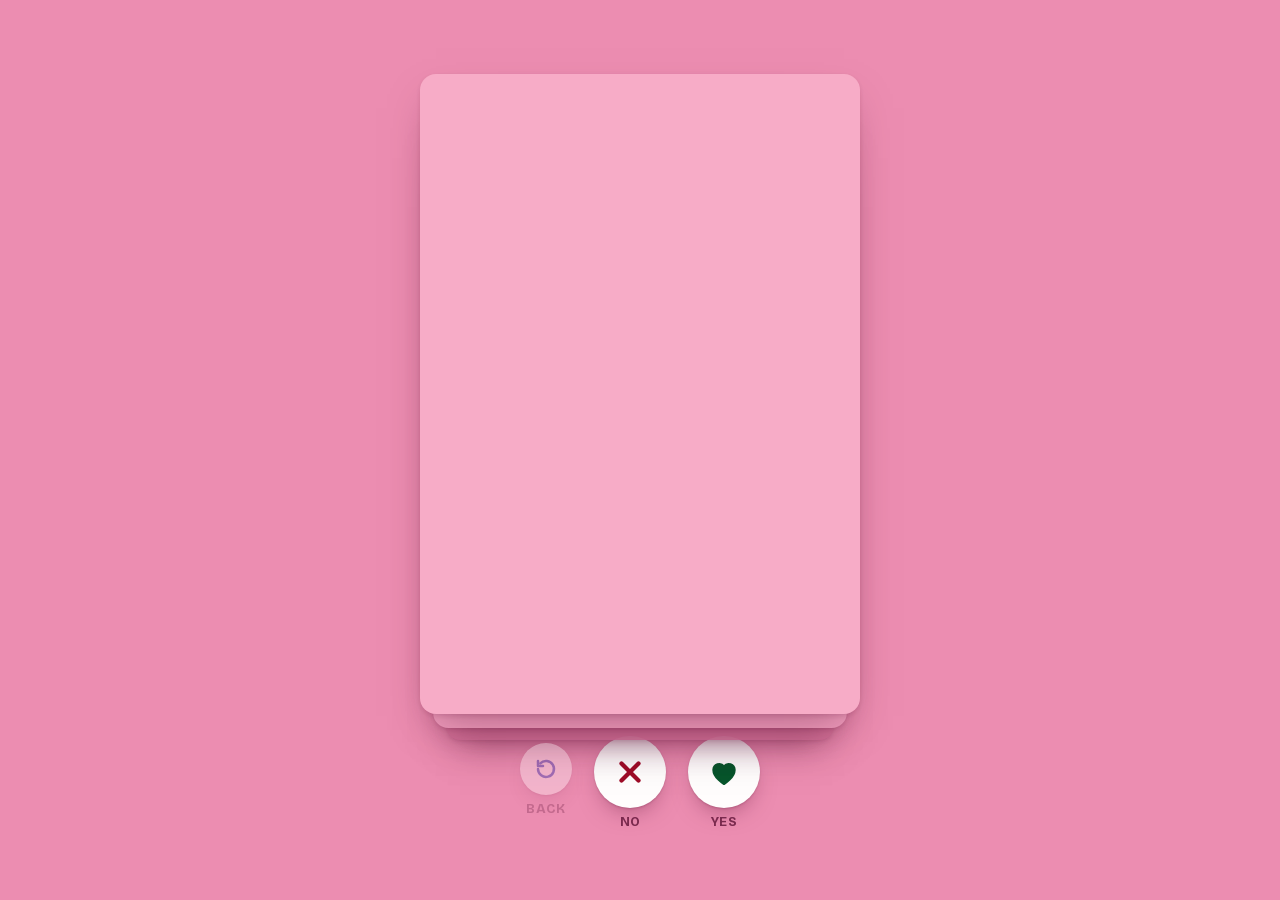
==== give-him-a-chance/index.html @ ec8c85c8 "refactor: move part 1 from the root to /give-him-a-chance/ Part 1 lives in its own folder like part " ====
<!doctype html>
<html lang="en">
<head>
  <meta charset="utf-8">
  <meta name="viewport" content="width=device-width, initial-scale=1, viewport-fit=cover">
  <title>Should you give this man a chance?</title>
  <meta name="description" content="He's cute. Allegedly. Swipe him through Sherita Janielle's flowchart and find out.">
  <meta name="theme-color" content="#ec8db1">
  <meta name="color-scheme" content="light">
  <meta property="og:title" content="Should you give this man a chance?">
  <meta property="og:description" content="He's cute. Allegedly. Swipe him through Sherita Janielle's flowchart and find out.">
  <meta property="og:type" content="website">
  <link rel="icon" href="data:image/svg+xml,%3Csvg xmlns='http://www.w3.org/2000/svg' viewBox='0 0 64 64'%3E%3Crect width='64' height='64' rx='8' fill='%23f7acc7'/%3E%3Ctext x='32' y='46' font-family='Arial, sans-serif' font-size='40' font-weight='800' text-anchor='middle' fill='%231733b8'%3E%3F%3C/text%3E%3C/svg%3E">
  <link rel="preload" href="../fonts/BricolageGrotesque-latin.woff2" as="font" type="font/woff2" crossorigin>
  <link rel="stylesheet" href="../style.css">
</head>
<body>
  <a class="skip" href="#card">Skip to the question</a>

  <div class="app" id="app" data-screen="start" style="--vt-part: part-1; --vt-card: card-1">
    <div class="col">
      <main class="deck" id="deck">
        <div class="under under-2" aria-hidden="true"></div>
        <div class="under under-1" aria-hidden="true"></div>
        <section class="card start" id="card" tabindex="-1" aria-live="polite"></section>
      </main>

      <div class="dock" id="dock">
        <button class="act rewind" id="back" type="button" disabled>
          <span class="disc"><svg viewBox="0 0 24 24" fill="none" stroke="currentColor" stroke-width="2.5" stroke-linecap="round" stroke-linejoin="round" aria-hidden="true"><path d="M4 12a8 8 0 1 0 2.3-5.7"/><path d="M4 4v5h5"/></svg></span>
          <span class="word">Back</span>
        </button>
        <button class="act no" id="act-no" type="button">
          <span class="disc"><svg viewBox="0 0 24 24" fill="none" stroke="currentColor" stroke-width="3" stroke-linecap="round" stroke-linejoin="round" aria-hidden="true"><path d="M6 6l12 12M18 6L6 18"/></svg></span>
          <span class="word">No</span>
        </button>
        <button class="act yes" id="act-yes" type="button">
          <span class="disc"><svg viewBox="0 0 24 24" fill="currentColor" stroke="currentColor" stroke-width="1.5" stroke-linejoin="round" aria-hidden="true"><path d="M12 20.5s-7.5-4.6-7.5-10A4.2 4.2 0 0 1 12 8a4.2 4.2 0 0 1 7.5 2.5c0 5.4-7.5 10-7.5 10z"/></svg></span>
          <span class="word">Yes</span>
        </button>
      </div>
    </div>
  </div>

  <noscript>
    <div class="noscript">
      <p>This needs JavaScript to deal the cards. The flowchart itself is by <a href="https://www.instagram.com/sheritajanielle/">Sherita Janielle (@sheritajanielle)</a>, in <a href="https://www.instagram.com/reel/DeKs-qdvu4l/">this reel</a>. <a href="../">All the parts</a> are here.</p>
    </div>
  </noscript>

  <script src="deck.js" defer></script>
  <script src="../app.js" defer></script>
</body>
</html>
---- style.css ----
/* A deck of profile cards on her pink ground. One card at a time, the next
   two peeking from underneath, a dock of round buttons below. */

@font-face {
  font-family: 'Bricolage';
  src: url('fonts/BricolageGrotesque-latin.woff2') format('woff2');
  font-weight: 200 800;
  font-stretch: 75% 100%;
  font-display: swap;
}

:root {
  --ground: #ec8db1;
  --ground-deep: #d9759d;
  --paper: #f7acc7;
  --paper-under: #f09dbd;
  --board: #f8f9f7;
  --ink: #17111a;
  --ink-soft: #7a2a4e;
  --blue: #1733b8;
  --red: #9e0b27;
  --green: #06552b;
  --white: #fffdfd;
  --radius: 16px;
  --card-shadow: 0 18px 40px -16px rgba(90, 15, 50, .5), 0 2px 6px -2px rgba(90, 15, 50, .25);
  --ease: cubic-bezier(0.16, 1, 0.3, 1);
  --fly: 420ms;
  --snap: 320ms;
  --dock-h: 112px;
  color-scheme: light;
}

*, *::before, *::after { box-sizing: border-box; }

html, body {
  margin: 0;
  overflow-x: clip;
  background: var(--ground);
}

body {
  color: var(--ink);
  font-family: 'Bricolage', 'Helvetica Neue', Arial, sans-serif;
  font-size: 17px;
  line-height: 1.35;
  -webkit-font-smoothing: antialiased;
  -webkit-tap-highlight-color: transparent;
}

::selection { background: var(--blue); color: var(--white); }
:focus-visible { outline: 3px solid var(--blue); outline-offset: 3px; border-radius: 6px; }
a { color: inherit; text-decoration-thickness: 1.5px; text-underline-offset: 2px; }
a:hover { color: var(--blue); }

.skip {
  position: absolute;
  left: 12px;
  top: -60px;
  z-index: 10;
  padding: 10px 14px;
  background: var(--ink);
  color: var(--white);
  border-radius: 8px;
}
.skip:focus { top: 12px; }

/* ---- app shell ---------------------------------------------------------- */

.app {
  height: 100dvh;
  overflow: hidden;
  padding: max(12px, env(safe-area-inset-top)) max(16px, env(safe-area-inset-right))
    max(12px, env(safe-area-inset-bottom)) max(16px, env(safe-area-inset-left));
  display: flex;
  justify-content: center;
}

.col {
  width: 100%;
  max-width: 440px;
  display: flex;
  flex-direction: column;
  min-height: 0;
}

.deck {
  position: relative;
  flex: 1;
  min-height: 0;
  --p: 0;
}

.under {
  position: absolute;
  inset: 0;
  border-radius: var(--radius);
  background: var(--paper-under);
  transform-origin: 50% 100%;
  box-shadow: var(--card-shadow);
}
.under-1 { transform: translateY(calc(14px * (1 - var(--p)))) scale(calc(.94 + .06 * var(--p))); }
.under-2 { transform: translateY(calc(26px - 12px * var(--p))) scale(calc(.88 + .06 * var(--p))); background: var(--ground-deep); opacity: .9; }
.deck.snapping .under,
.deck.flying .under { transition: transform var(--snap) var(--ease); }

.card {
  position: absolute;
  inset: 0;
  display: flex;
  flex-direction: column;
  padding: 24px 24px 20px;
  border-radius: var(--radius);
  background: var(--paper);
  box-shadow: var(--card-shadow);
  overflow: hidden;
  touch-action: pinch-zoom;
  user-select: none;
  -webkit-user-select: none;
  cursor: grab;
  will-change: transform;
  --yes: 0;
  --no: 0;
}
.card.result { cursor: auto; touch-action: auto; user-select: text; -webkit-user-select: text; }
.card.dragging { cursor: grabbing; transition: none; }
.card.snapping { transition: transform var(--snap) var(--ease), --yes var(--snap), --no var(--snap); }
.card.flying { transition: transform var(--fly) cubic-bezier(.3, .7, .4, 1); }
.card.settle { animation: settle 400ms var(--ease); }
.card.from-left { transform: translate(-130%, 0) rotate(-24deg); }
.card.from-right { transform: translate(130%, 0) rotate(24deg); }
.card.returning { transition: transform var(--fly) var(--ease); transform: none; }

@keyframes settle {
  from { transform: translateY(18px) scale(.97); opacity: .6; }
  to { transform: none; opacity: 1; }
}

.spacer { flex: 1; }

/* ---- type ----------------------------------------------------------------- */

h1 { margin: 0; }
h1:focus-visible { outline: none; }

.title {
  font-size: clamp(38px, 11vw, 54px);
  line-height: .94;
  font-weight: 800;
  font-stretch: 90%;
  letter-spacing: -0.03em;
  color: var(--blue);
  text-wrap: balance;
  margin-top: 6px;
}
.title em { font-style: normal; color: var(--ink); }

.nudge {
  margin: 0 0 14px;
  text-align: center;
  font-size: 15px;
  font-weight: 700;
  letter-spacing: .02em;
  color: var(--blue);
  animation: nudge 1.6s ease-in-out infinite;
}
.nudge::before { content: '← '; }
.nudge::after { content: ' →'; }
@keyframes nudge {
  0%, 100% { transform: translateX(0); }
  25% { transform: translateX(-8px); }
  75% { transform: translateX(8px); }
}
@media (prefers-reduced-motion: reduce) { .nudge { animation: none; } }

.lede {
  margin: 18px 0 0;
  font-size: 18px;
  font-weight: 500;
  color: var(--ink-soft);
  max-width: 34ch;
  text-wrap: pretty;
}

.marks {
  list-style: none;
  margin: 0 0 22px;
  padding: 0;
  display: grid;
  grid-template-columns: repeat(var(--n, 8), 1fr);
  gap: 5px;
}
.marks li { height: 5px; border-radius: 3px; background: rgba(23, 17, 26, .14); }
.marks li.done { background: var(--ink); }
.marks li.now { background: var(--blue); }

.card.question .spacer.top { flex: .8; }
.card.question .spacer { flex: 1.2; }

.note {
  margin: 16px 0 0;
  font-size: 17px;
  line-height: 1.3;
  font-weight: 600;
  color: var(--ink-soft);
  max-width: 34ch;
  text-wrap: pretty;
}
.note cite { display: block; margin-top: 4px; font-size: 13px; font-style: normal; font-weight: 600; opacity: .8; }

.q {
  font-size: clamp(34px, 9.6vw, 46px);
  line-height: 1;
  font-weight: 800;
  font-stretch: 88%;
  letter-spacing: -0.03em;
  color: var(--blue);
  text-wrap: balance;
}

/* The ink stamp that comes up as the card moves. */
.stamp {
  position: absolute;
  top: 22px;
  padding: 4px 12px 2px;
  border: 4px solid currentColor;
  border-radius: 8px;
  font-size: 40px;
  line-height: 1;
  font-weight: 800;
  font-stretch: 80%;
  letter-spacing: 0.02em;
  text-transform: uppercase;
  pointer-events: none;
}
.stamp.yes { left: 18px; color: var(--green); transform: rotate(-16deg); opacity: var(--yes); }
.stamp.no { right: 18px; color: var(--red); transform: rotate(16deg); opacity: var(--no); }

/* ---- dock ------------------------------------------------------------------ */

.dock {
  height: var(--dock-h);
  flex: none;
  display: flex;
  justify-content: center;
  align-items: flex-start;
  gap: 22px;
  padding-top: 22px;
}

.act {
  appearance: none;
  border: 0;
  padding: 0;
  background: none;
  font: inherit;
  color: var(--ink);
  display: flex;
  flex-direction: column;
  align-items: center;
  gap: 6px;
  cursor: pointer;
  transition: transform 180ms var(--ease), opacity 180ms;
}
.act .disc {
  width: 72px;
  height: 72px;
  border-radius: 50%;
  background: var(--white);
  box-shadow: 0 10px 24px -10px rgba(90, 15, 50, .55), 0 1px 2px rgba(90, 15, 50, .2);
  display: grid;
  place-items: center;
  transition: transform 180ms var(--ease), background 180ms;
}
.act .disc svg { width: 34px; height: 34px; }
.act .word { font-size: 13px; font-weight: 700; letter-spacing: 0.02em; text-transform: uppercase; color: var(--ink-soft); }
.act.no .disc { color: var(--red); }
.act.yes .disc { color: var(--green); }
.act.rewind { align-self: center; }
.act.rewind .disc { width: 52px; height: 52px; color: var(--blue); }
.act.rewind .disc svg { width: 24px; height: 24px; }
.act:hover:not(:disabled) .disc { transform: scale(1.06); }
.act:active:not(:disabled) .disc { transform: scale(.94); }
.act:disabled { opacity: .35; cursor: default; }
.act:focus-visible { outline: none; }
.act:focus-visible .disc { outline: 3px solid var(--blue); outline-offset: 3px; }


/* ---- buttons --------------------------------------------------------------- */

.btn {
  appearance: none;
  border: 0;
  width: 100%;
  padding: 16px 20px;
  border-radius: 12px;
  background: var(--ink);
  color: var(--white);
  font: inherit;
  font-size: 18px;
  font-weight: 700;
  display: inline-flex;
  justify-content: center;
  align-items: center;
  gap: 10px;
  cursor: pointer;
  transition: transform 160ms var(--ease), background 160ms;
}
.btn svg { width: 20px; height: 20px; }
.btn span { display: inline-flex; }
.btn:hover { background: var(--blue); }
.btn:active { transform: scale(.98); }
.btn.quiet { background: transparent; color: var(--ink); box-shadow: inset 0 0 0 2px var(--ink); }
.btn.quiet:hover { background: rgba(255, 255, 255, .35); }
.btn.copied { background: var(--green); }

/* ---- result ---------------------------------------------------------------- */

.app[data-screen="result"] {
  height: auto;
  min-height: 100dvh;
  overflow: visible;
}
.app[data-screen="result"] .deck { flex: none; }
.app[data-screen="result"] .under,
.app[data-screen="result"] .dock { display: none; }
.app[data-screen="result"] .card { position: relative; inset: auto; }

.slam {
  position: relative;
  margin: 8px 0 22px;
  display: flex;
  justify-content: center;
}
.verdict {
  display: inline-block;
  padding: 10px 16px 6px;
  border: 5px solid currentColor;
  border-radius: 10px;
  font-size: clamp(30px, 8.6vw, 42px);
  line-height: 1;
  font-weight: 800;
  font-stretch: 80%;
  letter-spacing: 0.01em;
  text-transform: uppercase;
  text-align: center;
  text-wrap: balance;
  transform: rotate(-4deg);
  animation: slam 500ms var(--ease) both;
}
.verdict.no { color: var(--red); }
.verdict.yes { color: var(--green); }

@keyframes slam {
  from { transform: rotate(-4deg) scale(1.8); opacity: 0; }
  60% { transform: rotate(-4deg) scale(.96); opacity: 1; }
  to { transform: rotate(-4deg) scale(1); opacity: 1; }
}

.burst { position: absolute; inset: 0; pointer-events: none; }
.burst span {
  position: absolute;
  left: 50%;
  top: 50%;
  width: 22px;
  height: 22px;
  margin: -11px 0 0 -11px;
  color: var(--red);
  opacity: 0;
  animation: burst 900ms var(--ease) both;
  animation-delay: calc(220ms + var(--d));
  transform: rotate(var(--a));
}
.burst span svg { width: 100%; height: 100%; }
@keyframes burst {
  from { transform: rotate(var(--a)) translateY(0) scale(.4); opacity: 0; }
  20% { opacity: 1; }
  to { transform: rotate(var(--a)) translateY(-120px) scale(1); opacity: 0; }
}


.quote {
  margin: 0 0 14px;
  font-size: 22px;
  line-height: 1.2;
  font-weight: 700;
  letter-spacing: -0.01em;
  text-wrap: pretty;
}
.quote cite, .roast cite {
  display: block;
  margin-top: 6px;
  font-size: 14px;
  font-style: normal;
  font-weight: 600;
  color: var(--ink-soft);
}
.quote.plain { font-weight: 600; }

.roast {
  margin: 0 0 20px;
  padding-top: 12px;
  border-top: 1.5px dashed rgba(23, 17, 26, .22);
  font-size: 17px;
  font-weight: 500;
  color: var(--ink-soft);
  text-wrap: pretty;
}
.roast cite { margin-top: 2px; font-size: 13px; color: var(--ink-soft); opacity: .8; }

.tally {
  list-style: none;
  margin: 0 0 20px;
  padding: 0;
  display: flex;
  flex-direction: column;
  gap: 6px;
  font-size: 15px;
}
.tally li {
  display: flex;
  justify-content: space-between;
  gap: 12px;
  padding: 7px 0;
  border-bottom: 1px solid rgba(23, 17, 26, .12);
}
.tally .a { font-weight: 800; flex: none; }
.tally .a.yes { color: var(--green); }
.tally .a.no { color: var(--red); }

.actions { display: flex; flex-direction: column; gap: 10px; margin-top: 16px; }
.undo {
  appearance: none;
  border: 0;
  background: none;
  padding: 0;
  margin: 0 0 18px;
  align-self: flex-start;
  font: inherit;
  font-size: 15px;
  font-weight: 600;
  color: var(--blue);
  text-decoration: underline;
  text-underline-offset: 2px;
  cursor: pointer;
}

.credit { margin: 0; font-size: 14px; color: var(--ink-soft); }
.series { display: block; margin-bottom: 4px; font-weight: 700; }
.next {
  align-self: flex-start;
  margin: -6px 0 20px;
  font-size: 15px;
  font-weight: 700;
  color: var(--blue);
}
.card.start .credit { margin-top: 20px; }
.byline { display: block; margin-top: 4px; font-size: 12px; font-weight: 700; letter-spacing: .04em; text-transform: lowercase; opacity: .8; }

.noscript {
  position: fixed;
  inset: 0;
  z-index: 20;
  padding: 24px;
  background: var(--paper);
  font-size: 18px;
}

/* ---- desktop ---------------------------------------------------------------- */

@media (min-width: 720px) {
  .app { padding-top: 24px; padding-bottom: 24px; }
  .deck { max-height: 640px; }
  .col { justify-content: center; }
  .card { padding: 32px 32px 28px; }
}

/* ---- reduced motion ------------------------------------------------------------ */

@media (prefers-reduced-motion: reduce) {
  .card, .under, .act, .act .disc, .btn { transition: none !important; animation: none !important; }
  .verdict { animation: none; }
  .burst { display: none; }
}
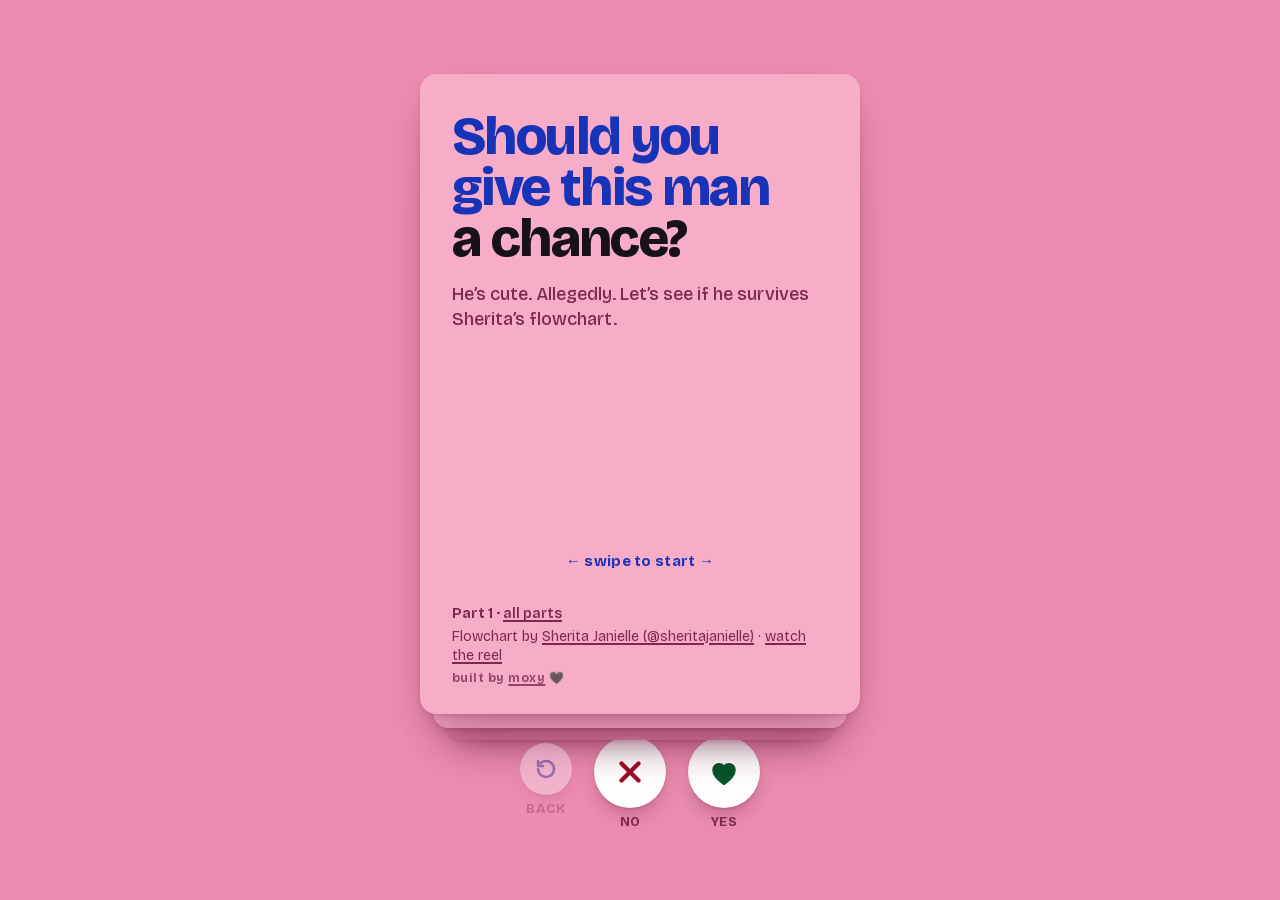
==== commit 5a861527: "fix: make index expansion use the live deck (Astra)" ====
--- a/give-him-a-chance/index.html
+++ b/give-him-a-chance/index.html
@@ -17,7 +17,7 @@
 <body>
   <a class="skip" href="#card">Skip to the question</a>
 
-  <div class="app" id="app" data-screen="start" style="--vt-part: part-1; --vt-card: card-1">
+  <div class="app" id="app" data-screen="start">
     <div class="col">
       <main class="deck" id="deck">
         <div class="under under-2" aria-hidden="true"></div>
--- a/style.css
+++ b/style.css
@@ -9,7 +9,7 @@
   font-display: swap;
 }
 
-:root {
+:root, [data-theme="pink"] {
   --ground: #ec8db1;
   --ground-deep: #d9759d;
   --paper: #f7acc7;
@@ -21,13 +21,27 @@
   --red: #9e0b27;
   --green: #06552b;
   --white: #fffdfd;
+  --shade: 90, 15, 50; /* the shadow tint, an rgb triple */
   --radius: 16px;
-  --card-shadow: 0 18px 40px -16px rgba(90, 15, 50, .5), 0 2px 6px -2px rgba(90, 15, 50, .25);
+  --card-shadow: 0 18px 40px -16px rgba(var(--shade), .5), 0 2px 6px -2px rgba(var(--shade), .25);
   --ease: cubic-bezier(0.16, 1, 0.3, 1);
   --fly: 420ms;
   --snap: 320ms;
   --dock-h: 112px;
   color-scheme: light;
+}
+
+/* Each part has a colour. Pink is the default above; a deck picks another
+   family with data-theme on <html>, and the index puts the same attribute on
+   that part's panel. Ink and the marker set (blue, green, red) stay the same,
+   so check them against the new paper: all five text colours clear WCAG AA. */
+[data-theme="lilac"] {
+  --ground: #ba94e6;
+  --ground-deep: #a479d5;
+  --paper: #d4b7f5;
+  --paper-under: #c7a4ef;
+  --ink-soft: #4f297a;
+  --shade: 50, 15, 90;
 }
 
 *, *::before, *::after { box-sizing: border-box; }
@@ -69,6 +83,7 @@
 .app {
   height: 100dvh;
   overflow: hidden;
+  background: var(--ground);
   padding: max(12px, env(safe-area-inset-top)) max(16px, env(safe-area-inset-right))
     max(12px, env(safe-area-inset-bottom)) max(16px, env(safe-area-inset-left));
   display: flex;
@@ -266,7 +281,7 @@
   height: 72px;
   border-radius: 50%;
   background: var(--white);
-  box-shadow: 0 10px 24px -10px rgba(90, 15, 50, .55), 0 1px 2px rgba(90, 15, 50, .2);
+  box-shadow: 0 10px 24px -10px rgba(var(--shade), .55), 0 1px 2px rgba(var(--shade), .2);
   display: grid;
   place-items: center;
   transition: transform 180ms var(--ease), background 180ms;
@@ -446,6 +461,7 @@
 
 .credit { margin: 0; font-size: 14px; color: var(--ink-soft); }
 .series { display: block; margin-bottom: 4px; font-weight: 700; }
+.series .all { font-weight: 600; }
 .next {
   align-self: flex-start;
   margin: -6px 0 20px;
